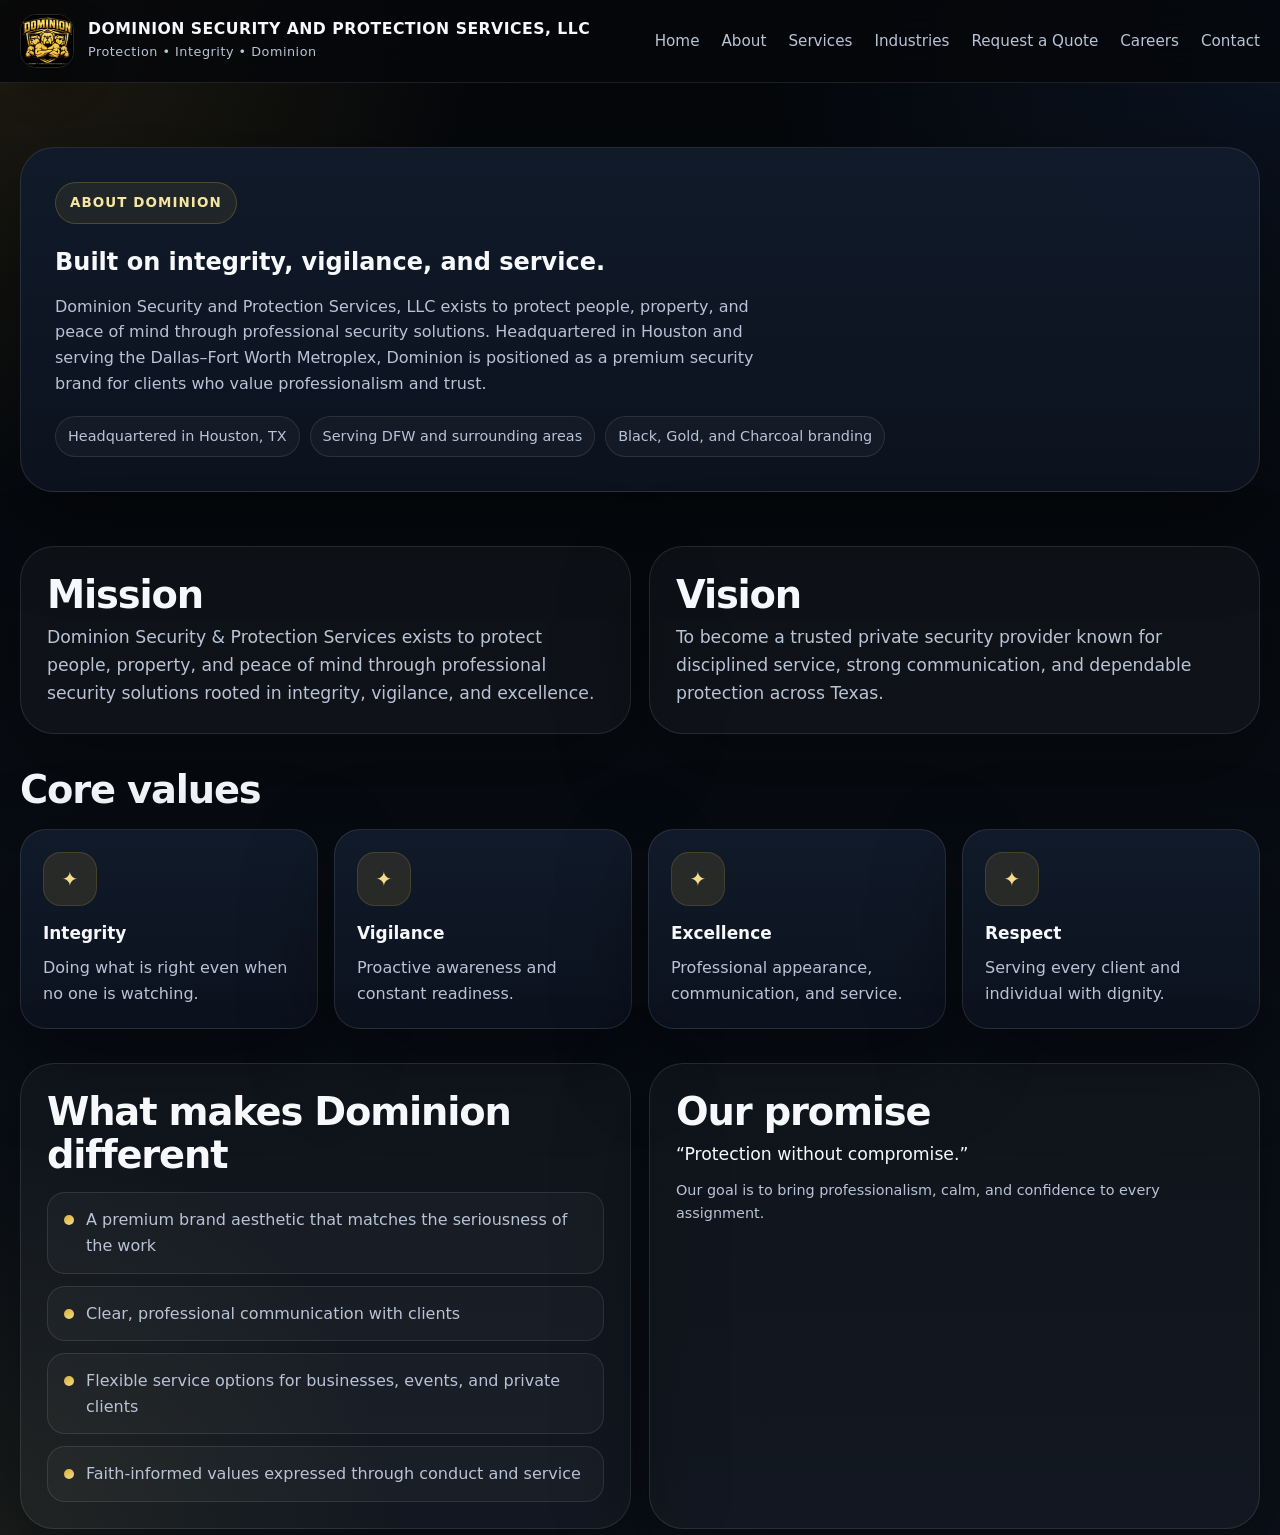
==== about.html @ 02842f71 "Add files via upload" ====
<!DOCTYPE html>
<html lang="en">
<head>
  <meta charset="UTF-8">
  <meta name="viewport" content="width=device-width, initial-scale=1.0">
  <title>About Dominion Security and Protection Services, LLC</title>
  <meta name="description" content="Dominion Security and Protection Services, LLC provides professional security, protection, and patrol services across Texas.">
  <link rel="stylesheet" href="styles.css">
</head>
<body>


  <header class="topbar">
    <div class="wrap topbar-inner">
      <div class="brand">
        <img src="logo.png" alt="Dominion Security and Protection Services logo">
        <div>
          <h1>Dominion Security and Protection Services, LLC</h1>
          <p>Protection • Integrity • Dominion</p>
        </div>
      </div>
      <nav>
        <a href="index.html">Home</a>
        <a href="about.html">About</a>
        <a href="services.html">Services</a>
        <a href="industries.html">Industries</a>
        <a href="quote.html">Request a Quote</a>
        <a href="careers.html">Careers</a>
        <a href="contact.html">Contact</a>
      </nav>
    </div>
  </header>

<main class="wrap">
  <section class="page-hero"><div class="content"><div class="eyebrow">About Dominion</div><h2>Built on integrity, vigilance, and service.</h2><p>Dominion Security and Protection Services, LLC exists to protect people, property, and peace of mind through professional security solutions. Headquartered in Houston and serving the Dallas–Fort Worth Metroplex, Dominion is positioned as a premium security brand for clients who value professionalism and trust.</p><div class="badges"><span class="badge">Headquartered in Houston, TX</span><span class="badge">Serving DFW and surrounding areas</span><span class="badge">Black, Gold, and Charcoal branding</span></div></div></section>
  <section>
    <div class="two-col">
      <div class="panel"><div class="section-head" style="margin-bottom:8px"><div><h3>Mission</h3></div></div><p class="lead" style="max-width:none">Dominion Security & Protection Services exists to protect people, property, and peace of mind through professional security solutions rooted in integrity, vigilance, and excellence.</p></div>
      <div class="panel"><div class="section-head" style="margin-bottom:8px"><div><h3>Vision</h3></div></div><p class="lead" style="max-width:none">To become a trusted private security provider known for disciplined service, strong communication, and dependable protection across Texas.</p></div>
    </div>
  </section>
  <section><div class="section-head"><div><h3>Core values</h3></div></div><div class="grid-4"><div class="card"><div class="icon">✦</div><h4>Integrity</h4><p>Doing what is right even when no one is watching.</p></div><div class="card"><div class="icon">✦</div><h4>Vigilance</h4><p>Proactive awareness and constant readiness.</p></div><div class="card"><div class="icon">✦</div><h4>Excellence</h4><p>Professional appearance, communication, and service.</p></div><div class="card"><div class="icon">✦</div><h4>Respect</h4><p>Serving every client and individual with dignity.</p></div></div></section>
  <section><div class="two-col"><div class="panel"><div class="section-head" style="margin-bottom:8px"><div><h3>What makes Dominion different</h3></div></div><ul class="list"><li><span class="bullet"></span><span>A premium brand aesthetic that matches the seriousness of the work</span></li><li><span class="bullet"></span><span>Clear, professional communication with clients</span></li><li><span class="bullet"></span><span>Flexible service options for businesses, events, and private clients</span></li><li><span class="bullet"></span><span>Faith-informed values expressed through conduct and service</span></li></ul></div><div class="panel"><div class="section-head" style="margin-bottom:8px"><div><h3>Our promise</h3></div></div><p class="quote">“Protection without compromise.”<small>Our goal is to bring professionalism, calm, and confidence to every assignment.</small></p></div></div></section>
</main>

<script src="script.js"></script>
</body>
</html>
---- styles.css ----
:root{
  --bg:#05070a; --bg2:#0b111a; --panel:rgba(14,21,33,.92); --panel2:rgba(18,28,44,.96);
  --line:rgba(255,255,255,.10); --text:#f6f8fb; --muted:#b8c3d5;
  --gold:#d4af37; --gold2:#f5dc8a; --shadow:0 30px 90px rgba(0,0,0,.42);
  --radius-xl:34px; --radius-lg:26px; --max:1240px;
}
*{box-sizing:border-box}
html{scroll-behavior:smooth}
body{
  margin:0; font-family:Inter, ui-sans-serif, system-ui, -apple-system, BlinkMacSystemFont, "Segoe UI", sans-serif; color:var(--text);
  background:
    radial-gradient(circle at top left, rgba(212,175,55,.13), transparent 24%),
    radial-gradient(circle at top right, rgba(59,130,246,.10), transparent 26%),
    radial-gradient(circle at bottom left, rgba(212,175,55,.08), transparent 20%),
    linear-gradient(180deg, var(--bg), var(--bg2));
  line-height:1.6; overflow-x:hidden;
}
a{color:inherit;text-decoration:none}
.wrap{width:min(var(--max), calc(100% - 40px)); margin:0 auto}
.topbar{
  position:sticky; top:0; z-index:100; background:rgba(5,7,10,.82); backdrop-filter:blur(20px);
  border-bottom:1px solid var(--line);
}
.topbar-inner{display:flex; align-items:center; justify-content:space-between; gap:20px; padding:14px 0}
.brand{display:flex; align-items:center; gap:14px; min-width:0}
.brand img{width:54px; height:54px; border-radius:16px; object-fit:cover; border:1px solid rgba(255,255,255,.12); box-shadow:0 18px 40px rgba(0,0,0,.28); flex:0 0 auto}
.brand h1{margin:0; font-size:.98rem; line-height:1.15; letter-spacing:.03em; text-transform:uppercase}
.brand p{margin:4px 0 0; color:var(--muted); font-size:.8rem; letter-spacing:.04em}
nav{display:flex; flex-wrap:wrap; gap:22px; justify-content:flex-end}
nav a{color:var(--muted); font-size:.95rem; position:relative}
nav a:hover{color:var(--text)}
nav a::after{content:""; position:absolute; left:0; bottom:-7px; width:0; height:2px; background:linear-gradient(90deg,var(--gold),var(--gold2)); transition:width .25s ease}
nav a:hover::after{width:100%}
.hero{padding:76px 0 26px}
.hero-grid{display:grid; grid-template-columns:1.08fr .92fr; gap:34px; align-items:center}
.eyebrow{display:inline-flex; align-items:center; gap:10px; padding:9px 14px; border-radius:999px; border:1px solid rgba(212,175,55,.26); background:rgba(212,175,55,.09); color:#f7e6a2; font-size:.84rem; text-transform:uppercase; letter-spacing:.08em; font-weight:700}
.hero h2{margin:18px 0 16px; font-size:clamp(3rem,6.2vw,5.9rem); line-height:.96; letter-spacing:-.05em; max-width:11ch}
.hero h2 .gold{color:var(--gold2)}
.lead{margin:0; max-width:62ch; font-size:1.08rem; color:var(--muted)}
.hero-actions{display:flex; flex-wrap:wrap; gap:14px; margin-top:28px}
.btn{display:inline-flex; align-items:center; justify-content:center; gap:10px; padding:14px 22px; border-radius:16px; font-weight:800; border:1px solid transparent; transition:transform .2s ease, background .2s ease; letter-spacing:.01em}
.btn:hover{transform:translateY(-1px)}
.btn.primary{background:linear-gradient(145deg,var(--gold),var(--gold2)); color:#08111d; box-shadow:0 18px 34px rgba(212,175,55,.20)}
.btn.secondary{background:rgba(255,255,255,.04); border-color:var(--line); color:var(--text)}
.hero-card{position:relative; background:linear-gradient(180deg, rgba(16,24,39,.94), rgba(10,16,26,.98)); border:1px solid var(--line); border-radius:36px; box-shadow:var(--shadow); overflow:hidden; padding:24px}
.hero-card::before{content:""; position:absolute; inset:auto -50px -50px auto; width:240px; height:240px; border-radius:50%; background:radial-gradient(circle, rgba(212,175,55,.16), transparent 68%); pointer-events:none}
.logo-shell{border-radius:28px; padding:18px; background:linear-gradient(180deg, rgba(255,255,255,.03), rgba(255,255,255,.01)); border:1px solid var(--line)}
.logo-shell img{width:100%; height:auto; display:block; border-radius:18px}
.hero-note{margin-top:16px; text-align:center; color:var(--muted); font-size:.96rem}
.stats{display:grid; grid-template-columns:repeat(4,1fr); gap:14px; margin-top:20px}
.stat{background:rgba(255,255,255,.04); border:1px solid var(--line); border-radius:20px; padding:18px 16px; text-align:center}
.stat strong{display:block; font-size:1.35rem; color:var(--gold2); margin-bottom:4px}
.stat span{display:block; color:var(--muted); font-size:.9rem}
section{padding:28px 0 6px}
.section-head{display:flex; justify-content:space-between; align-items:flex-end; gap:22px; margin-bottom:18px}
.section-head h3{margin:0; font-size:clamp(1.8rem,3vw,2.75rem); line-height:1.12; letter-spacing:-.03em}
.section-head p{margin:0; color:var(--muted); max-width:64ch}
.strip{margin-top:18px; padding:16px 18px; border:1px solid var(--line); border-radius:999px; background:rgba(255,255,255,.03); color:var(--muted); text-align:center}
.grid-4{display:grid; grid-template-columns:repeat(4,1fr); gap:16px}
.grid-3{display:grid; grid-template-columns:repeat(3,1fr); gap:16px}
.card{background:linear-gradient(180deg, rgba(17,27,43,.96), rgba(12,19,31,.96)); border:1px solid var(--line); border-radius:26px; padding:22px; box-shadow:var(--shadow)}
.icon{width:54px; height:54px; border-radius:18px; display:grid; place-items:center; background:rgba(212,175,55,.12); border:1px solid rgba(212,175,55,.18); color:var(--gold2); font-size:1.25rem; margin-bottom:14px}
.icon.small{width:42px; height:42px; border-radius:14px; margin:0}
.card h4{margin:0 0 8px; font-size:1.06rem}
.card p{margin:0; color:var(--muted)}
.two-col{display:grid; grid-template-columns:1fr 1fr; gap:18px}
.panel{background:rgba(255,255,255,.03); border:1px solid var(--line); border-radius:34px; padding:26px; box-shadow:var(--shadow)}
.list{list-style:none; padding:0; margin:16px 0 0; display:grid; gap:12px}
.list li{display:flex; gap:12px; align-items:flex-start; padding:14px 16px; border-radius:18px; border:1px solid var(--line); background:rgba(255,255,255,.03); color:var(--muted)}
.bullet{width:10px; height:10px; margin-top:8px; border-radius:999px; background:linear-gradient(145deg,var(--gold),var(--gold2)); flex:0 0 auto}
.timeline{display:grid; gap:14px; margin-top:16px}
.step{display:flex; gap:14px; align-items:flex-start; padding:16px; border-radius:18px; border:1px solid var(--line); background:rgba(255,255,255,.03)}
.num{width:38px; height:38px; border-radius:50%; display:grid; place-items:center; flex:0 0 auto; background:linear-gradient(145deg,var(--gold),var(--gold2)); color:#08111d; font-weight:900}
.step h5{margin:0 0 4px; font-size:1rem}
.step p{margin:0; color:var(--muted)}
.quote{font-size:1.08rem; margin:0; color:var(--text)}
.quote small{display:block; color:var(--muted); margin-top:10px}
.faq{display:grid; gap:12px}
details{background:rgba(255,255,255,.03); border:1px solid var(--line); border-radius:18px; padding:16px 18px}
summary{cursor:pointer; font-weight:800}
details p{margin:12px 0 0; color:var(--muted)}
.contact{display:grid; grid-template-columns:.92fr 1.08fr; gap:18px}
.contact-card{background:linear-gradient(180deg, rgba(17,27,43,.98), rgba(10,16,26,.98)); border:1px solid var(--line); border-radius:34px; padding:26px; box-shadow:var(--shadow)}
.contact-item{display:flex; gap:12px; align-items:flex-start; padding:14px 0; border-bottom:1px solid var(--line)}
.contact-item:last-child{border-bottom:none}
.contact-item strong{display:block}
.contact-item span{color:var(--muted); display:block}
form{display:grid; gap:12px}
input, textarea{width:100%; border-radius:16px; border:1px solid var(--line); background:rgba(255,255,255,.04); color:var(--text); padding:14px 16px; font:inherit; outline:none}
input::placeholder, textarea::placeholder{color:#92a0b7}
input:focus, textarea:focus{border-color:rgba(212,175,55,.55)}
textarea{min-height:148px; resize:vertical}
.page-hero{padding:64px 0 26px}
.page-hero .content{background:linear-gradient(180deg, rgba(17,27,43,.96), rgba(12,19,31,.96)); border:1px solid var(--line); border-radius:34px; padding:34px; box-shadow:var(--shadow)}
.page-hero h2{max-width:none; margin-bottom:12px}
.page-hero p{color:var(--muted); max-width:70ch; margin:0}
.badges{display:flex; flex-wrap:wrap; gap:10px; margin-top:20px}
.badge{display:inline-flex; align-items:center; gap:8px; padding:8px 12px; border-radius:999px; border:1px solid var(--line); background:rgba(255,255,255,.03); color:var(--muted); font-size:.9rem}
.footer{padding:28px 0 42px; color:var(--muted); text-align:center; font-size:.92rem}
.accent-line{height:1px; margin:34px 0 0; background:linear-gradient(90deg, transparent, rgba(212,175,55,.45), transparent)}
@media (max-width:1024px){.hero-grid,.grid-4,.grid-3,.two-col,.contact,.stats{grid-template-columns:1fr 1fr}}
@media (max-width:820px){nav{display:none}.hero-grid,.grid-4,.grid-3,.two-col,.contact,.stats{grid-template-columns:1fr}.section-head{flex-direction:column; align-items:flex-start}.hero h2{max-width:none}.topbar-inner{padding:12px 0}}
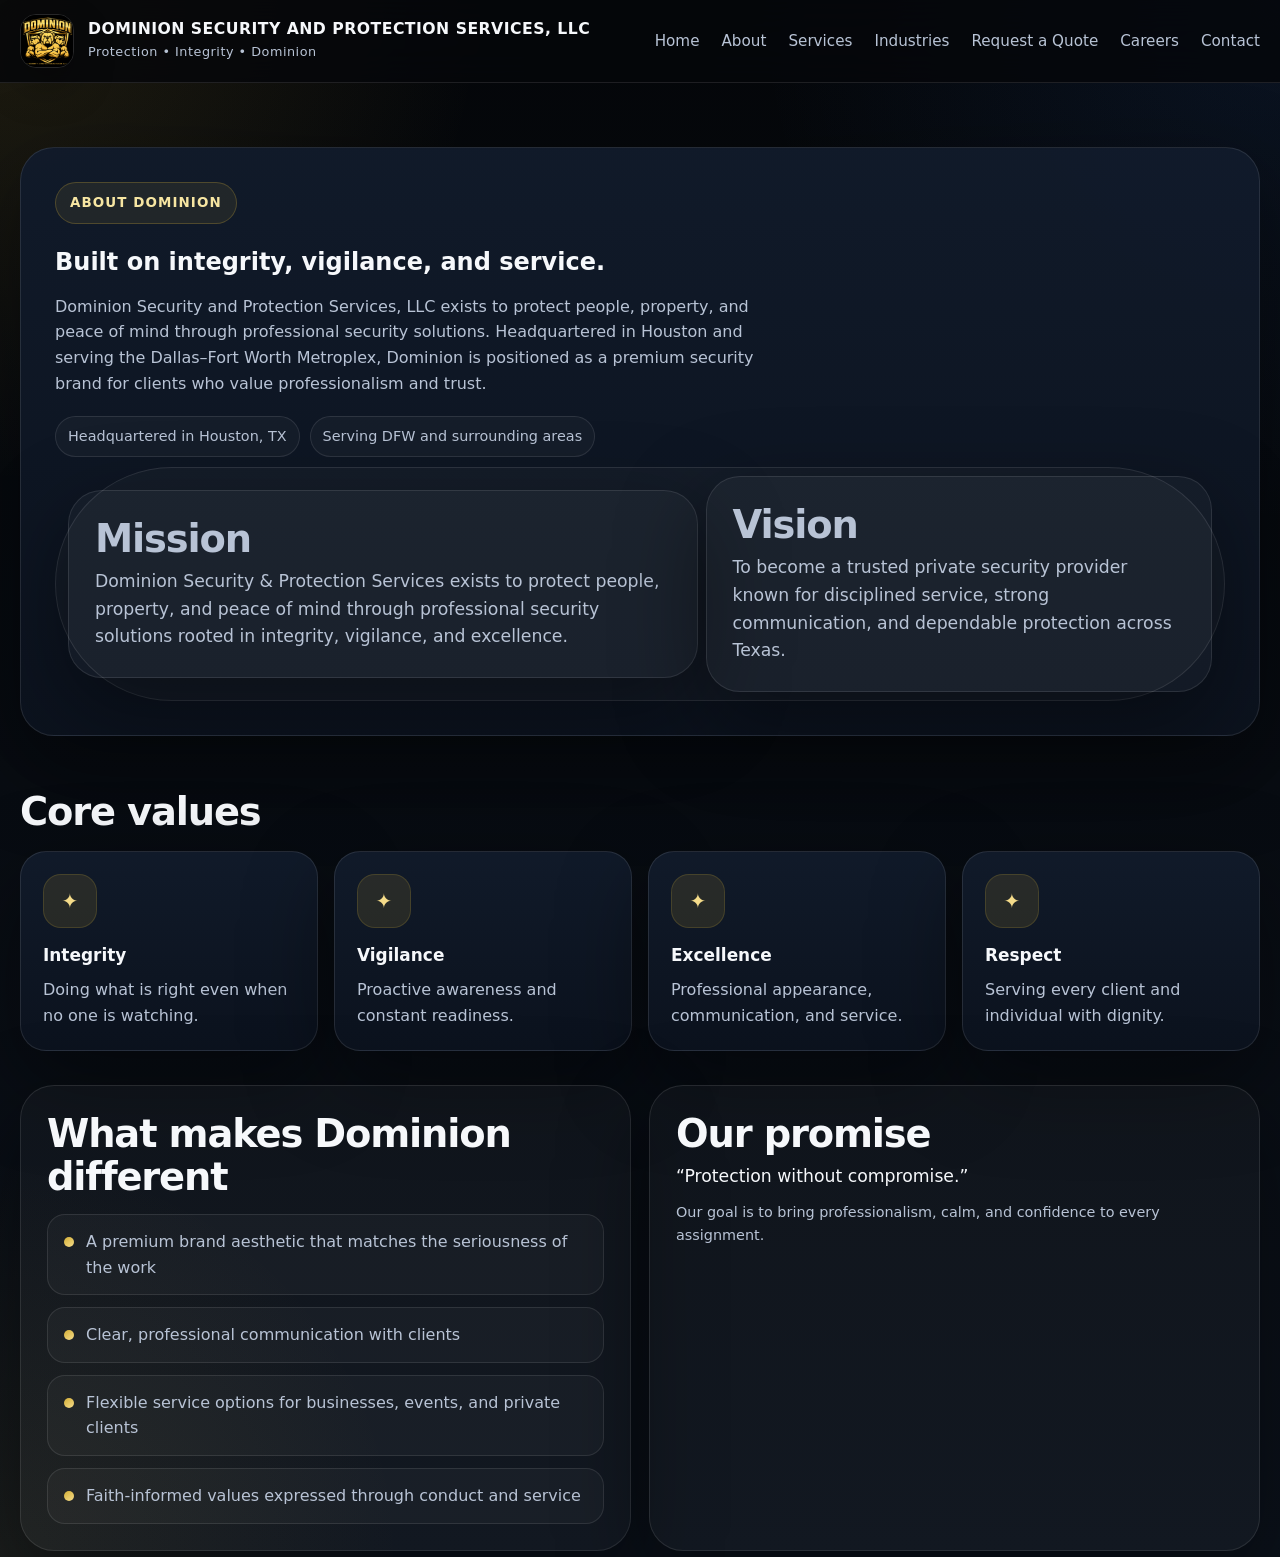
==== commit 454321f2: "Refactor about.html structure and content" ====
--- a/about.html
+++ b/about.html
@@ -32,9 +32,7 @@
   </header>
 
 <main class="wrap">
-  <section class="page-hero"><div class="content"><div class="eyebrow">About Dominion</div><h2>Built on integrity, vigilance, and service.</h2><p>Dominion Security and Protection Services, LLC exists to protect people, property, and peace of mind through professional security solutions. Headquartered in Houston and serving the Dallas–Fort Worth Metroplex, Dominion is positioned as a premium security brand for clients who value professionalism and trust.</p><div class="badges"><span class="badge">Headquartered in Houston, TX</span><span class="badge">Serving DFW and surrounding areas</span><span class="badge">Black, Gold, and Charcoal branding</span></div></div></section>
-  <section>
-    <div class="two-col">
+  <section class="page-hero"><div class="content"><div class="eyebrow">About Dominion</div><h2>Built on integrity, vigilance, and service.</h2><p>Dominion Security and Protection Services, LLC exists to protect people, property, and peace of mind through professional security solutions. Headquartered in Houston and serving the Dallas–Fort Worth Metroplex, Dominion is positioned as a premium security brand for clients who value professionalism and trust.</p><div class="badges"><span class="badge">Headquartered in Houston, TX</span><span class="badge">Serving DFW and surrounding areas</span><span class="badge">
       <div class="panel"><div class="section-head" style="margin-bottom:8px"><div><h3>Mission</h3></div></div><p class="lead" style="max-width:none">Dominion Security & Protection Services exists to protect people, property, and peace of mind through professional security solutions rooted in integrity, vigilance, and excellence.</p></div>
       <div class="panel"><div class="section-head" style="margin-bottom:8px"><div><h3>Vision</h3></div></div><p class="lead" style="max-width:none">To become a trusted private security provider known for disciplined service, strong communication, and dependable protection across Texas.</p></div>
     </div>
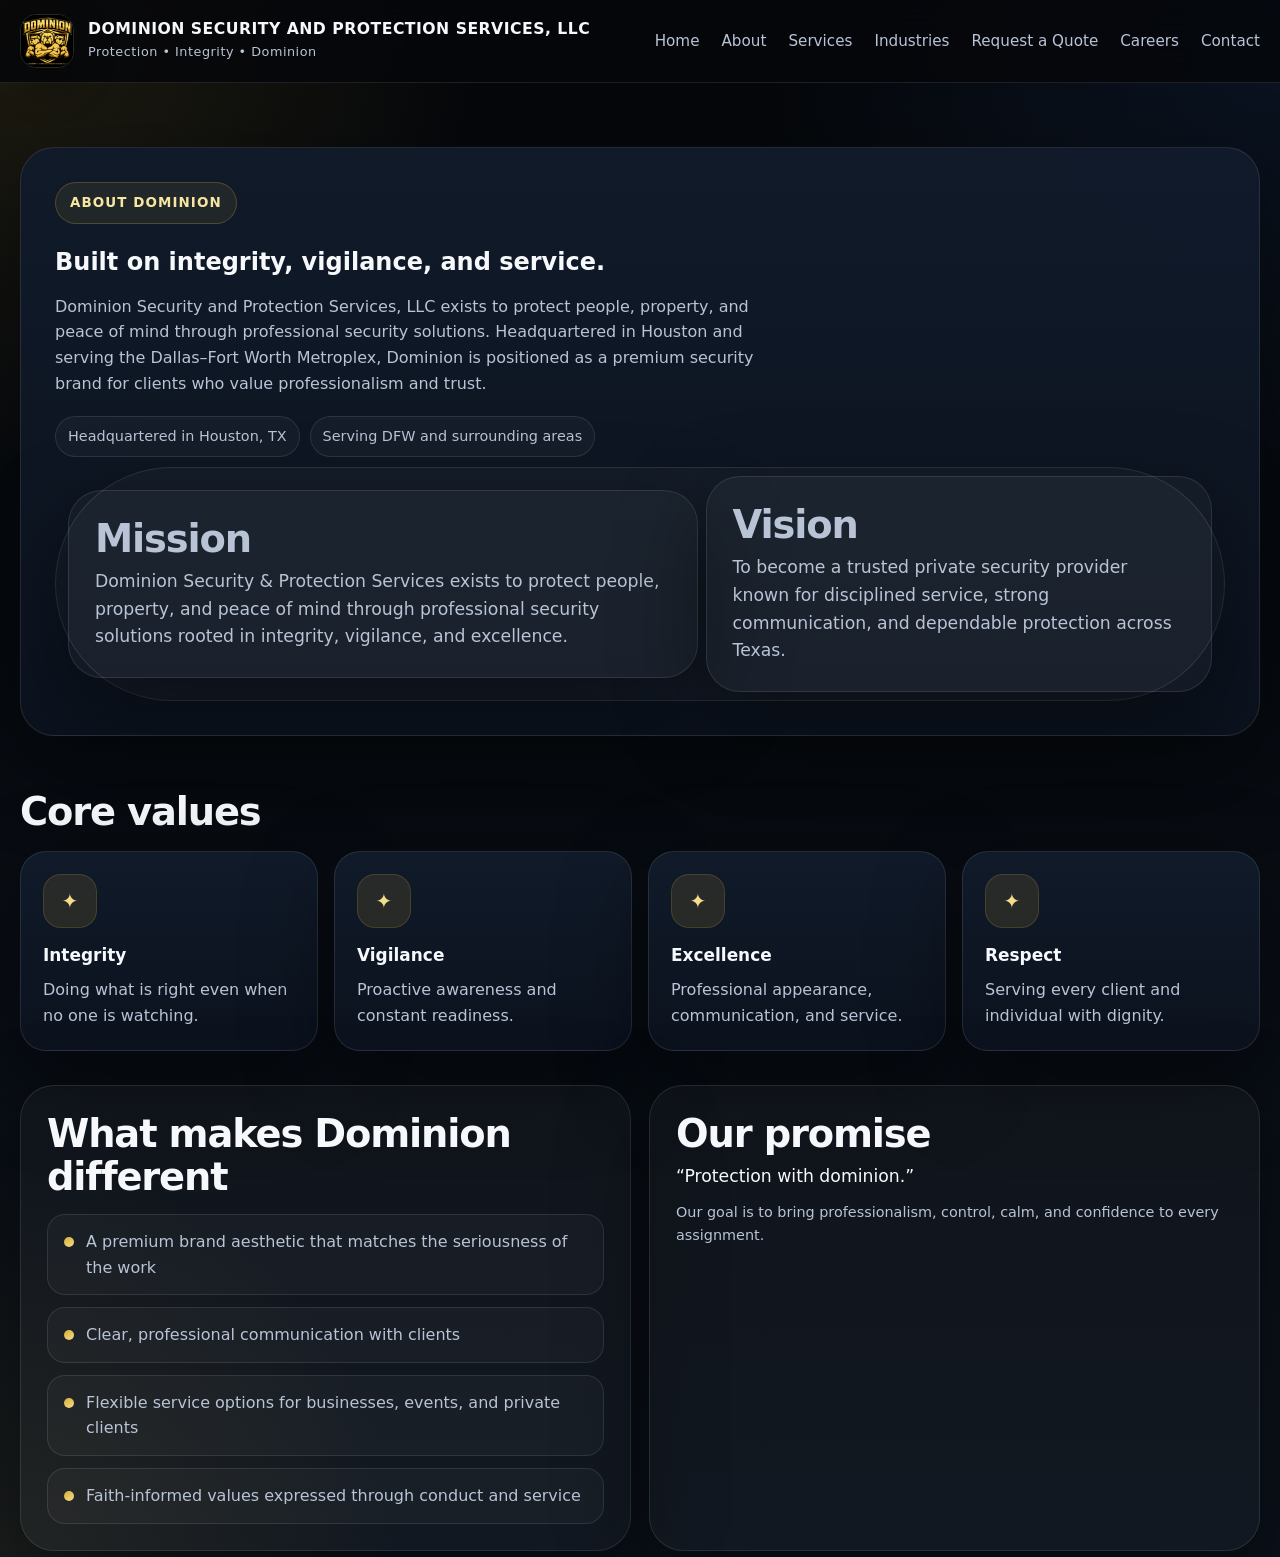
==== commit da1e7c26: "Revise tagline in 'Our promise' section Updated the 'Our promise' section to reflect a new tagline." ====
--- a/about.html
+++ b/about.html
@@ -38,7 +38,7 @@
     </div>
   </section>
   <section><div class="section-head"><div><h3>Core values</h3></div></div><div class="grid-4"><div class="card"><div class="icon">✦</div><h4>Integrity</h4><p>Doing what is right even when no one is watching.</p></div><div class="card"><div class="icon">✦</div><h4>Vigilance</h4><p>Proactive awareness and constant readiness.</p></div><div class="card"><div class="icon">✦</div><h4>Excellence</h4><p>Professional appearance, communication, and service.</p></div><div class="card"><div class="icon">✦</div><h4>Respect</h4><p>Serving every client and individual with dignity.</p></div></div></section>
-  <section><div class="two-col"><div class="panel"><div class="section-head" style="margin-bottom:8px"><div><h3>What makes Dominion different</h3></div></div><ul class="list"><li><span class="bullet"></span><span>A premium brand aesthetic that matches the seriousness of the work</span></li><li><span class="bullet"></span><span>Clear, professional communication with clients</span></li><li><span class="bullet"></span><span>Flexible service options for businesses, events, and private clients</span></li><li><span class="bullet"></span><span>Faith-informed values expressed through conduct and service</span></li></ul></div><div class="panel"><div class="section-head" style="margin-bottom:8px"><div><h3>Our promise</h3></div></div><p class="quote">“Protection without compromise.”<small>Our goal is to bring professionalism, calm, and confidence to every assignment.</small></p></div></div></section>
+  <section><div class="two-col"><div class="panel"><div class="section-head" style="margin-bottom:8px"><div><h3>What makes Dominion different</h3></div></div><ul class="list"><li><span class="bullet"></span><span>A premium brand aesthetic that matches the seriousness of the work</span></li><li><span class="bullet"></span><span>Clear, professional communication with clients</span></li><li><span class="bullet"></span><span>Flexible service options for businesses, events, and private clients</span></li><li><span class="bullet"></span><span>Faith-informed values expressed through conduct and service</span></li></ul></div><div class="panel"><div class="section-head" style="margin-bottom:8px"><div><h3>Our promise</h3></div></div><p class="quote">“Protection with dominion.”<small>Our goal is to bring professionalism, control, calm, and confidence to every assignment.</small></p></div></div></section>
 </main>
 
 <script src="script.js"></script>
